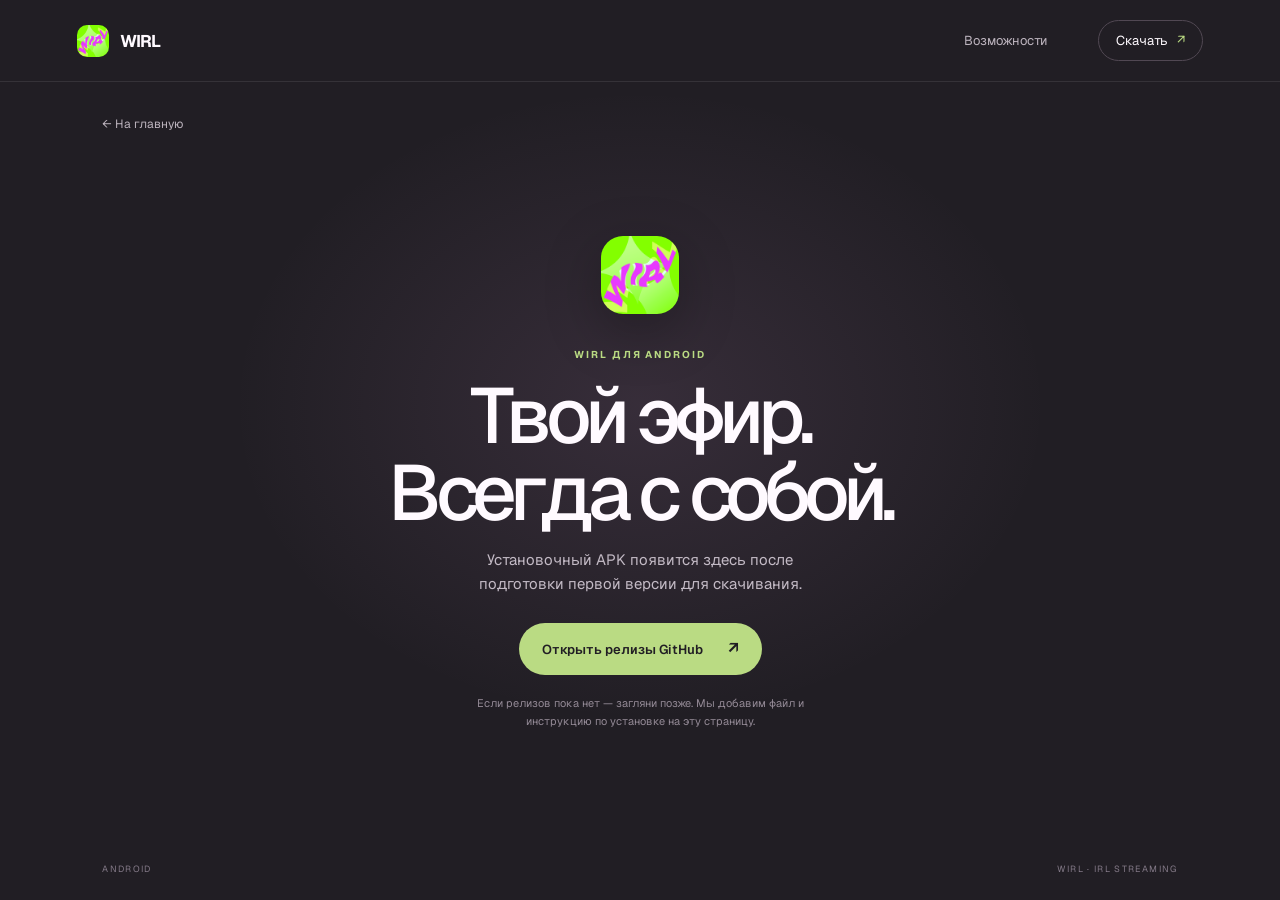
==== download.html @ c655c335 "Build WIRL landing and download pages" ====
<!doctype html>
<html lang="ru">
  <head>
    <meta charset="utf-8" />
    <meta name="viewport" content="width=device-width, initial-scale=1" />
    <meta name="theme-color" content="#211e24" />
    <meta name="description" content="Скачать WIRL для Android." />
    <title>Скачать WIRL</title>
    <link rel="icon" type="image/png" href="assets/wirl-icon.png" />
    <link rel="preconnect" href="https://fonts.googleapis.com" />
    <link rel="preconnect" href="https://fonts.gstatic.com" crossorigin />
    <link href="https://fonts.googleapis.com/css2?family=Geist:wght@400;500;600;700&display=swap" rel="stylesheet" />
    <link rel="stylesheet" href="styles.css" />
  </head>
  <body class="download-page">
    <header class="site-header">
      <a class="brand" href="index.html"><img src="assets/wirl-icon.png" alt="" /><span>WIRL</span></a>
      <nav aria-label="Основная навигация"><a href="index.html#features">Возможности</a><a class="nav-download" href="download.html">Скачать <span aria-hidden="true">↗</span></a></nav>
    </header>
    <main class="download-main">
      <a class="back-link" href="index.html">← На главную</a>
      <section class="download-card">
        <img src="assets/wirl-icon.png" alt="" />
        <p class="eyebrow">WIRL ДЛЯ ANDROID</p>
        <h1>Твой эфир.<br />Всегда с собой.</h1>
        <p class="download-description">Установочный APK появится здесь после подготовки первой версии для скачивания.</p>
        <a class="button button-primary" href="https://github.com/Vaipen/WIRL/releases">Открыть релизы GitHub <span aria-hidden="true">↗</span></a>
        <p class="download-note">Если релизов пока нет — загляни позже. Мы добавим файл и инструкцию по установке на эту страницу.</p>
      </section>
      <div class="download-footnote"><span>ANDROID</span><span>WIRL · IRL STREAMING</span></div>
    </main>
  </body>
</html>
---- styles.css ----
:root {
  color-scheme: dark;
  --ink: #211e24;
  --ink-soft: #2b2630;
  --panel: #302a34;
  --paper: #f2eff1;
  --muted: #bcb3bd;
  --line: #514853;
  --lime: #badb83;
  --lime-dark: #29351d;
  --orchid: #d59bd4;
  --orchid-light: #f1d4ef;
  --white: #fffaff;
  font-family: "Geist", sans-serif;
  font-synthesis: none;
  text-rendering: optimizeLegibility;
  -webkit-font-smoothing: antialiased;
}

* { box-sizing: border-box; }
html { scroll-behavior: smooth; }
body { margin: 0; background: var(--ink); color: var(--white); }
a { color: inherit; text-decoration: none; }
.site-header { height: 82px; display: flex; align-items: center; justify-content: space-between; padding: 0 clamp(22px, 6vw, 92px); border-bottom: 1px solid rgba(255,255,255,.09); }
.brand { display: inline-flex; align-items: center; gap: 11px; font-size: 17px; font-weight: 700; letter-spacing: -.055em; }
.brand img { display: block; width: 32px; height: 32px; border-radius: 10px; }
.site-header nav { display: flex; align-items: center; gap: clamp(20px, 4vw, 54px); color: var(--muted); font-size: 13px; }
.site-header nav a { transition: color .18s ease; }
.site-header nav a:hover, .site-footer a:hover { color: var(--lime); }
.site-header nav .nav-download { color: var(--white); border: 1px solid var(--line); border-radius: 999px; padding: 11px 17px; }
.nav-download span { color: var(--lime); margin-left: 6px; }

.hero { min-height: min(770px, calc(100svh - 82px)); position: relative; overflow: hidden; display: grid; grid-template-columns: minmax(0, 1.1fr) minmax(330px, .9fr); align-items: center; padding: 74px clamp(22px, 9vw, 138px) 90px; background: radial-gradient(ellipse at 79% 48%, rgba(213,155,212,.12), transparent 33%), var(--ink); }
.hero-copy { position: relative; z-index: 2; max-width: 750px; }
.eyebrow { margin: 0; font-size: 10px; letter-spacing: .19em; font-weight: 700; color: var(--lime); text-transform: uppercase; }
.live-dot { display: inline-block; width: 7px; height: 7px; margin-right: 8px; border-radius: 50%; background: var(--orchid); vertical-align: 1px; }
.hero h1 { margin: 26px 0 18px; font-size: clamp(48px, 7.1vw, 102px); line-height: .98; letter-spacing: -.085em; font-weight: 500; }
.hero-subtitle { max-width: 460px; margin: 0; color: #c9c0ca; font-size: clamp(16px, 1.55vw, 20px); line-height: 1.55; }
.compatibility { margin: 20px 0 28px; color: var(--lime); font-size: 12px; letter-spacing: .025em; }
.button { min-height: 52px; display: inline-flex; align-items: center; justify-content: center; gap: 25px; border-radius: 999px; padding: 0 23px; font-size: 13px; font-weight: 600; transition: transform .18s ease, background .18s ease; }
.button:hover { transform: translateY(-2px); }
.button-primary { color: var(--ink); background: var(--lime); }
.button-primary:hover { background: #c8e89a; }
.button span { font-size: 17px; }
.hero-art { position: relative; justify-self: center; width: min(34vw, 440px); aspect-ratio: 1; display: grid; place-items: center; }
.hero-art img { position: relative; z-index: 2; width: 48%; border-radius: 26%; box-shadow: 0 20px 80px rgba(0,0,0,.26); transform: rotate(-5deg); }
.art-glow { position: absolute; width: 58%; aspect-ratio: 1; border-radius: 50%; background: radial-gradient(circle, rgba(186,219,131,.2), rgba(213,155,212,.07) 53%, transparent 72%); }
.art-orbit { position: absolute; border: 1px solid rgba(213,155,212,.32); border-radius: 50%; transform: rotate(-27deg); }
.orbit-one { width: 92%; height: 48%; }
.orbit-two { width: 76%; height: 104%; transform: rotate(28deg); border-color: rgba(186,219,131,.27); }
.art-caption { position: absolute; z-index: 3; right: -5%; bottom: 17%; color: var(--lime); font-size: 9px; font-weight: 700; letter-spacing: .16em; line-height: 1.6; }
.hero-index { position: absolute; left: clamp(22px, 9vw, 138px); right: clamp(22px, 9vw, 138px); bottom: 26px; display: flex; justify-content: space-between; color: #877e89; font-size: 9px; letter-spacing: .16em; }
.hero-index span:first-child { color: var(--orchid); }

.intro { padding: 136px 24px 68px; text-align: center; background: var(--paper); color: var(--ink); }
.intro .eyebrow { color: #77707a; }
.intro h2 { margin: 20px 0 14px; font-size: clamp(42px, 6vw, 74px); line-height: .98; letter-spacing: -.075em; font-weight: 500; }
.intro h2 span { color: #776579; }
.intro > p:last-child { max-width: 490px; margin: 0 auto; color: #726a74; font-size: 15px; line-height: 1.65; }
.feature-grid { display: grid; grid-template-columns: repeat(2, minmax(0, 1fr)); gap: 14px; padding: 18px clamp(18px, 6vw, 92px) 120px; background: var(--paper); color: var(--ink); }
.feature-card { min-height: 420px; position: relative; overflow: hidden; display: flex; flex-direction: column; align-items: flex-start; padding: clamp(23px, 4vw, 48px); border-radius: 5px; background: #e9e4e9; }
.feature-card:nth-child(2) { background: #e6ecd9; }
.feature-card:nth-child(3) { background: #e9dfeb; }
.feature-card:nth-child(4) { background: #e7e4dc; }
.card-top { width: 100%; display: flex; align-items: center; justify-content: space-between; font-size: 9px; font-weight: 700; letter-spacing: .16em; color: #746b76; }
.card-icon { color: #806e82; font-size: 20px; }
.feature-card h3 { position: relative; z-index: 1; margin: auto 0 11px; font-size: clamp(30px, 4.1vw, 48px); line-height: .98; letter-spacing: -.07em; font-weight: 500; }
.feature-card p { position: relative; z-index: 1; max-width: 470px; margin: 0; color: #635a65; font-size: 13px; line-height: 1.62; }
.card-note { position: relative; z-index: 1; margin-top: 22px; color: #77707a; font-size: 8px; font-weight: 700; letter-spacing: .12em; }
.lens-graphic { position: absolute; top: 81px; right: 36px; width: 220px; height: 130px; }
.lens { position: absolute; display: block; border: 1px solid rgba(75,61,79,.3); border-radius: 50%; background: radial-gradient(circle, #d6c8d8 0 18%, #ac9aaf 20% 24%, #e3dce4 27% 52%, #b8adb9 54% 57%, #ded6df 59%); box-shadow: 0 9px 22px rgba(35,25,38,.08); }
.lens-small { width: 68px; height: 68px; left: 0; top: 22px; }
.lens-large { width: 105px; height: 105px; left: 52px; top: 0; }
.lens-wide { width: 75px; height: 75px; left: 139px; top: 28px; }
.platform-list { display: flex; flex-wrap: wrap; gap: 7px; margin-top: 72px; margin-bottom: auto; }
.platform-list span { padding: 9px 13px; border: 1px solid rgba(50,58,40,.23); border-radius: 999px; font-size: 10px; font-weight: 600; }
.overlay-preview { position: absolute; top: 77px; right: 35px; width: 235px; height: 130px; padding: 15px; border: 1px solid rgba(85,69,90,.15); border-radius: 9px; background: rgba(255,255,255,.56); box-shadow: 0 16px 32px rgba(46,35,50,.08); }
.preview-tag { display: block; margin-bottom: 14px; color: #82718a; font-size: 8px; font-weight: 700; letter-spacing: .13em; }
.preview-line { display: block; width: 81%; height: 5px; margin: 8px 0; border-radius: 5px; background: #c7bccb; }
.preview-line.short { width: 55%; }
.preview-alert { position: absolute; right: 12px; bottom: 12px; padding: 7px 10px; border-radius: 5px; background: var(--lime); color: #334324; font-size: 9px; font-weight: 600; }
.signal-graphic { height: 102px; display: flex; align-items: end; gap: 7px; margin-top: 46px; margin-bottom: auto; }
.signal-graphic i { display: block; width: 8px; height: 24%; border-radius: 8px; background: #b9cf91; }
.signal-graphic i:nth-child(3n) { height: 73%; background: #927c9b; }
.signal-graphic i:nth-child(4n) { height: 46%; }
.signal-graphic i:nth-child(5n) { height: 92%; background: #c89bc9; }
.signal-graphic i:nth-child(7n) { height: 58%; }

.closing { overflow: hidden; padding: 100px 0 0; background: var(--ink-soft); }
.closing-copy { padding: 0 clamp(22px, 9vw, 138px) 55px; }
.closing-copy h2 { margin: 19px 0 25px; font-size: clamp(37px, 5.5vw, 68px); line-height: 1; letter-spacing: -.075em; font-weight: 500; }
.button-secondary { border: 1px solid #706776; color: var(--white); }
.button-secondary:hover { background: #3b3440; }
.closing-wordmark { width: 100%; overflow: hidden; text-align: center; white-space: nowrap; font-size: clamp(120px, 29vw, 440px); line-height: .78; letter-spacing: -.105em; font-weight: 700; background: linear-gradient(93deg, var(--lime) 8%, #d9d4a3 36%, var(--orchid) 68%, #bd9be2 94%); color: transparent; background-clip: text; -webkit-background-clip: text; }
.site-footer { display: flex; align-items: center; justify-content: space-between; gap: 20px; padding: 27px clamp(22px, 6vw, 92px); background: var(--ink-soft); border-top: 1px solid rgba(255,255,255,.09); color: #a99fac; font-size: 11px; }
.site-footer .brand { color: var(--white); font-size: 14px; }
.site-footer .brand img { width: 25px; height: 25px; border-radius: 8px; }
.site-footer > a:last-child { color: var(--lime); }

.download-page { min-height: 100svh; background: radial-gradient(ellipse at 50% 45%, rgba(213,155,212,.12), transparent 45%), var(--ink); }
.download-main { min-height: calc(100svh - 82px); display: flex; flex-direction: column; justify-content: space-between; padding: 34px clamp(22px, 8vw, 120px) 25px; }
.back-link { color: var(--muted); font-size: 12px; }
.back-link:hover { color: var(--lime); }
.download-card { width: min(100%, 570px); margin: auto; padding: 30px 0 58px; text-align: center; }
.download-card > img { width: 78px; height: 78px; margin-bottom: 29px; border-radius: 22px; box-shadow: 0 16px 55px rgba(0,0,0,.28); }
.download-card h1 { margin: 17px 0; font-size: clamp(48px, 7vw, 78px); line-height: .98; letter-spacing: -.08em; font-weight: 500; }
.download-description { max-width: 390px; margin: 0 auto 27px; color: #c3bac5; font-size: 15px; line-height: 1.6; }
.download-note { max-width: 390px; margin: 20px auto 0; color: #938995; font-size: 11px; line-height: 1.6; }
.download-footnote { display: flex; justify-content: space-between; color: #847a88; font-size: 9px; letter-spacing: .15em; }

@media (min-width: 1500px) { .hero { padding-right: max(9vw, calc((100vw - 1380px)/2)); padding-left: max(9vw, calc((100vw - 1380px)/2)); } }
@media (max-width: 760px) {
  .site-header { height: 70px; }
  .site-header nav { gap: 15px; font-size: 11px; }
  .hero { min-height: auto; grid-template-columns: 1fr; padding-top: 78px; padding-bottom: 84px; }
  .hero h1 { font-size: clamp(48px, 11vw, 78px); }
  .hero-art { width: min(74vw, 360px); margin: 36px auto 0; }
  .hero-index { bottom: 20px; font-size: 7px; }
  .intro { padding-top: 96px; }
  .feature-grid { grid-template-columns: 1fr; padding-bottom: 80px; }
  .feature-card { min-height: 380px; }
  .closing { padding-top: 75px; }
  .closing-wordmark { font-size: 30vw; }
  .site-footer { flex-wrap: wrap; }
  .site-footer > span { order: 3; width: 100%; }
}
@media (max-width: 430px) {
  .site-header { padding: 0 18px; }
  .site-header nav { gap: 12px; }
  .site-header nav .nav-download { padding: 9px 12px; }
  .feature-card { min-height: 410px; padding: 24px; }
  .lens-graphic { top: 91px; right: 21px; transform: scale(.78); transform-origin: top right; }
  .overlay-preview { top: 85px; right: 20px; transform: scale(.86); transform-origin: top right; }
  .closing-wordmark { font-size: 29vw; }
}
@media (prefers-reduced-motion: reduce) { html { scroll-behavior: auto; } *, *::before, *::after { transition-duration: .01ms !important; } }
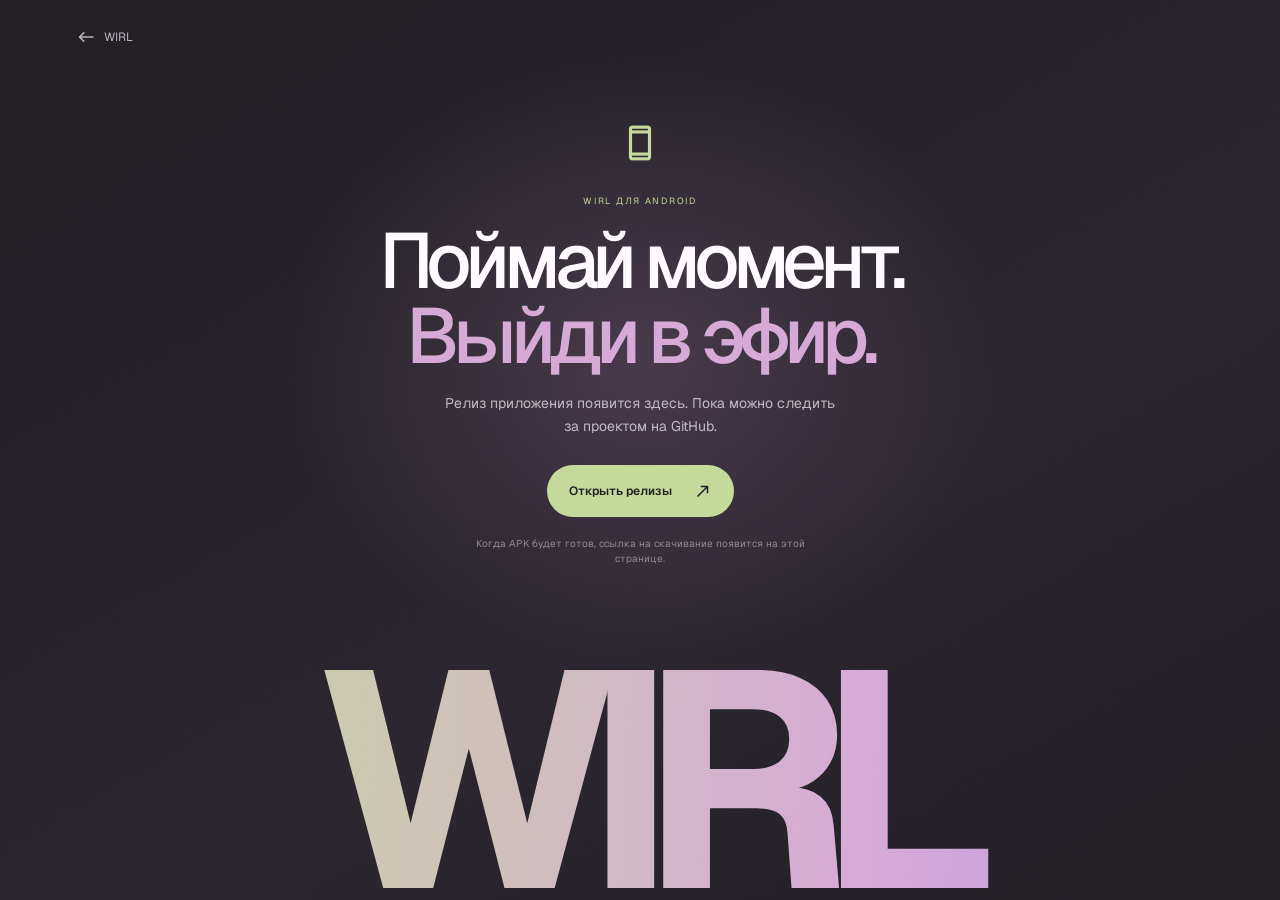
==== commit 31c4d402: "Make WIRL site visual and video-led" ====
--- a/download.html
+++ b/download.html
@@ -9,25 +9,29 @@
     <link rel="icon" type="image/png" href="assets/wirl-icon.png" />
     <link rel="preconnect" href="https://fonts.googleapis.com" />
     <link rel="preconnect" href="https://fonts.gstatic.com" crossorigin />
-    <link href="https://fonts.googleapis.com/css2?family=Geist:wght@400;500;600;700&display=swap" rel="stylesheet" />
+    <link href="https://fonts.googleapis.com/css2?family=Geist:wght@400;500;600;700&family=Material+Symbols+Outlined:opsz,wght,FILL,GRAD@24,400,0,0" rel="stylesheet" />
     <link rel="stylesheet" href="styles.css" />
   </head>
   <body class="download-page">
-    <header class="site-header">
-      <a class="brand" href="index.html"><img src="assets/wirl-icon.png" alt="" /><span>WIRL</span></a>
-      <nav aria-label="Основная навигация"><a href="index.html#features">Возможности</a><a class="nav-download" href="download.html">Скачать <span aria-hidden="true">↗</span></a></nav>
-    </header>
+    <svg class="fx-defs" aria-hidden="true" focusable="false"><defs>
+      <filter id="grainFilter" x="0" y="0" width="100%" height="100%">
+        <feTurbulence type="fractalNoise" baseFrequency=".82" numOctaves="2" stitchTiles="stitch"><animate attributeName="baseFrequency" dur=".22s" values=".76;.92;.81;.88;.76" repeatCount="indefinite" /></feTurbulence>
+        <feColorMatrix type="saturate" values="0" /><feComponentTransfer><feFuncA type="table" tableValues="0 .42" /></feComponentTransfer>
+      </filter>
+    </defs></svg>
+    <div class="download-backdrop" aria-hidden="true"></div>
+    <div class="grain"></div>
     <main class="download-main">
-      <a class="back-link" href="index.html">← На главную</a>
+      <a class="back-link" href="index.html"><span class="material-symbols-outlined" aria-hidden="true">west</span> WIRL</a>
       <section class="download-card">
-        <img src="assets/wirl-icon.png" alt="" />
+        <span class="material-symbols-outlined download-icon" aria-hidden="true">smartphone</span>
         <p class="eyebrow">WIRL ДЛЯ ANDROID</p>
-        <h1>Твой эфир.<br />Всегда с собой.</h1>
-        <p class="download-description">Установочный APK появится здесь после подготовки первой версии для скачивания.</p>
-        <a class="button button-primary" href="https://github.com/Vaipen/WIRL/releases">Открыть релизы GitHub <span aria-hidden="true">↗</span></a>
-        <p class="download-note">Если релизов пока нет — загляни позже. Мы добавим файл и инструкцию по установке на эту страницу.</p>
+        <h1>Поймай момент.<br /><span>Выйди в эфир.</span></h1>
+        <p class="download-description">Релиз приложения появится здесь. Пока можно следить за проектом на GitHub.</p>
+        <a class="button button-primary" href="https://github.com/Vaipen/WIRL/releases">Открыть релизы <span class="material-symbols-outlined" aria-hidden="true">north_east</span></a>
+        <p class="download-note">Когда APK будет готов, ссылка на скачивание появится на этой странице.</p>
       </section>
-      <div class="download-footnote"><span>ANDROID</span><span>WIRL · IRL STREAMING</span></div>
+      <div class="download-wordmark" aria-hidden="true">WIRL</div>
     </main>
   </body>
 </html>
--- a/styles.css
+++ b/styles.css
@@ -2,14 +2,11 @@
   color-scheme: dark;
   --ink: #211e24;
   --ink-soft: #2b2630;
-  --panel: #302a34;
   --paper: #f2eff1;
   --muted: #bcb3bd;
   --line: #514853;
-  --lime: #badb83;
-  --lime-dark: #29351d;
-  --orchid: #d59bd4;
-  --orchid-light: #f1d4ef;
+  --lime: #c5da9a;
+  --orchid: #d7a9d7;
   --white: #fffaff;
   font-family: "Geist", sans-serif;
   font-synthesis: none;
@@ -21,116 +18,111 @@
 html { scroll-behavior: smooth; }
 body { margin: 0; background: var(--ink); color: var(--white); }
 a { color: inherit; text-decoration: none; }
-.site-header { height: 82px; display: flex; align-items: center; justify-content: space-between; padding: 0 clamp(22px, 6vw, 92px); border-bottom: 1px solid rgba(255,255,255,.09); }
-.brand { display: inline-flex; align-items: center; gap: 11px; font-size: 17px; font-weight: 700; letter-spacing: -.055em; }
-.brand img { display: block; width: 32px; height: 32px; border-radius: 10px; }
-.site-header nav { display: flex; align-items: center; gap: clamp(20px, 4vw, 54px); color: var(--muted); font-size: 13px; }
-.site-header nav a { transition: color .18s ease; }
-.site-header nav a:hover, .site-footer a:hover { color: var(--lime); }
-.site-header nav .nav-download { color: var(--white); border: 1px solid var(--line); border-radius: 999px; padding: 11px 17px; }
-.nav-download span { color: var(--lime); margin-left: 6px; }
+.fx-defs { position: absolute; width: 0; height: 0; overflow: hidden; }
+.material-symbols-outlined { font-family: "Material Symbols Outlined"; font-weight: normal; font-style: normal; font-size: 24px; line-height: 1; letter-spacing: normal; text-transform: none; display: inline-block; white-space: nowrap; direction: ltr; -webkit-font-feature-settings: "liga"; -webkit-font-smoothing: antialiased; font-variation-settings: "FILL" 0, "wght" 400, "GRAD" 0, "opsz" 24; }
 
-.hero { min-height: min(770px, calc(100svh - 82px)); position: relative; overflow: hidden; display: grid; grid-template-columns: minmax(0, 1.1fr) minmax(330px, .9fr); align-items: center; padding: 74px clamp(22px, 9vw, 138px) 90px; background: radial-gradient(ellipse at 79% 48%, rgba(213,155,212,.12), transparent 33%), var(--ink); }
-.hero-copy { position: relative; z-index: 2; max-width: 750px; }
-.eyebrow { margin: 0; font-size: 10px; letter-spacing: .19em; font-weight: 700; color: var(--lime); text-transform: uppercase; }
-.live-dot { display: inline-block; width: 7px; height: 7px; margin-right: 8px; border-radius: 50%; background: var(--orchid); vertical-align: 1px; }
-.hero h1 { margin: 26px 0 18px; font-size: clamp(48px, 7.1vw, 102px); line-height: .98; letter-spacing: -.085em; font-weight: 500; }
-.hero-subtitle { max-width: 460px; margin: 0; color: #c9c0ca; font-size: clamp(16px, 1.55vw, 20px); line-height: 1.55; }
-.compatibility { margin: 20px 0 28px; color: var(--lime); font-size: 12px; letter-spacing: .025em; }
-.button { min-height: 52px; display: inline-flex; align-items: center; justify-content: center; gap: 25px; border-radius: 999px; padding: 0 23px; font-size: 13px; font-weight: 600; transition: transform .18s ease, background .18s ease; }
-.button:hover { transform: translateY(-2px); }
-.button-primary { color: var(--ink); background: var(--lime); }
-.button-primary:hover { background: #c8e89a; }
-.button span { font-size: 17px; }
-.hero-art { position: relative; justify-self: center; width: min(34vw, 440px); aspect-ratio: 1; display: grid; place-items: center; }
-.hero-art img { position: relative; z-index: 2; width: 48%; border-radius: 26%; box-shadow: 0 20px 80px rgba(0,0,0,.26); transform: rotate(-5deg); }
-.art-glow { position: absolute; width: 58%; aspect-ratio: 1; border-radius: 50%; background: radial-gradient(circle, rgba(186,219,131,.2), rgba(213,155,212,.07) 53%, transparent 72%); }
-.art-orbit { position: absolute; border: 1px solid rgba(213,155,212,.32); border-radius: 50%; transform: rotate(-27deg); }
-.orbit-one { width: 92%; height: 48%; }
-.orbit-two { width: 76%; height: 104%; transform: rotate(28deg); border-color: rgba(186,219,131,.27); }
-.art-caption { position: absolute; z-index: 3; right: -5%; bottom: 17%; color: var(--lime); font-size: 9px; font-weight: 700; letter-spacing: .16em; line-height: 1.6; }
-.hero-index { position: absolute; left: clamp(22px, 9vw, 138px); right: clamp(22px, 9vw, 138px); bottom: 26px; display: flex; justify-content: space-between; color: #877e89; font-size: 9px; letter-spacing: .16em; }
-.hero-index span:first-child { color: var(--orchid); }
+/* Immersive title, built around the supplied 4.15 second title clip. */
+.title-screen { position: relative; isolation: isolate; min-height: 100svh; overflow: hidden; display: flex; align-items: center; justify-content: center; background: #1e1d1d; }
+.title-video, .title-tint, .grain { position: absolute; inset: 0; width: 100%; height: 100%; }
+.title-video { z-index: -3; object-fit: cover; object-position: center; }
+.title-tint { z-index: -2; background: linear-gradient(180deg, rgba(24,20,25,.38), rgba(20,17,22,.1) 42%, rgba(19,17,21,.58)), radial-gradient(ellipse at center, transparent 25%, rgba(24,20,26,.22) 100%); }
+.grain { z-index: 3; pointer-events: none; opacity: .19; mix-blend-mode: soft-light; filter: url(#grainFilter); }
+.title-topline { position: absolute; top: clamp(24px, 5vh, 52px); left: clamp(24px, 6vw, 92px); z-index: 4; display: flex; align-items: center; gap: 11px; color: var(--lime); font-size: 10px; font-weight: 700; letter-spacing: .21em; }
+.live-dot { width: 7px; height: 7px; border-radius: 50%; background: var(--orchid); box-shadow: 0 0 14px rgba(215,169,215,.8); }
+.title-mark { position: absolute; inset: 50% auto auto 50%; width: min(96vw, 1500px); height: auto; overflow: visible; transform: translate(-50%, -50%); }
+.title-mark text { font-family: "Geist", sans-serif; font-size: 370px; font-weight: 700; letter-spacing: -36px; }
+.mark-halo { fill: none; stroke: url(#outlineLight); stroke-width: 4.4; stroke-linejoin: round; opacity: .66; filter: url(#burstGlow); }
+.mark-outline { fill: none; stroke: url(#outlineLight); stroke-width: 3.1; stroke-linejoin: round; opacity: .92; filter: url(#textWarp); }
+.title-bottomline { position: absolute; left: clamp(24px, 6vw, 92px); right: clamp(24px, 6vw, 92px); bottom: clamp(28px, 6vh, 60px); z-index: 4; display: flex; align-items: end; justify-content: space-between; }
+.title-bottomline p { margin: 0; color: var(--white); font-size: clamp(23px, 4.2vw, 54px); line-height: 1.02; font-weight: 500; letter-spacing: -.065em; text-shadow: 0 2px 24px rgba(0,0,0,.45); }
+.mobile-break { display: none; }
+.icon-button { width: 58px; height: 58px; display: grid; place-items: center; border: 1px solid rgba(255,255,255,.65); border-radius: 50%; color: var(--white); backdrop-filter: blur(12px); transition: color .2s, background .2s, transform .2s; }
+.icon-button:hover { color: var(--ink); background: var(--lime); transform: translateY(-3px); }
+.icon-button .material-symbols-outlined { font-size: 25px; }
+.scroll-hint { position: absolute; z-index: 4; left: 50%; bottom: 36px; display: flex; align-items: center; gap: 7px; transform: translateX(-50%); color: rgba(255,255,255,.64); font-size: 8px; font-weight: 600; letter-spacing: .17em; }
+.scroll-hint .material-symbols-outlined { font-size: 14px; }
 
-.intro { padding: 136px 24px 68px; text-align: center; background: var(--paper); color: var(--ink); }
-.intro .eyebrow { color: #77707a; }
-.intro h2 { margin: 20px 0 14px; font-size: clamp(42px, 6vw, 74px); line-height: .98; letter-spacing: -.075em; font-weight: 500; }
-.intro h2 span { color: #776579; }
-.intro > p:last-child { max-width: 490px; margin: 0 auto; color: #726a74; font-size: 15px; line-height: 1.65; }
-.feature-grid { display: grid; grid-template-columns: repeat(2, minmax(0, 1fr)); gap: 14px; padding: 18px clamp(18px, 6vw, 92px) 120px; background: var(--paper); color: var(--ink); }
-.feature-card { min-height: 420px; position: relative; overflow: hidden; display: flex; flex-direction: column; align-items: flex-start; padding: clamp(23px, 4vw, 48px); border-radius: 5px; background: #e9e4e9; }
-.feature-card:nth-child(2) { background: #e6ecd9; }
-.feature-card:nth-child(3) { background: #e9dfeb; }
-.feature-card:nth-child(4) { background: #e7e4dc; }
-.card-top { width: 100%; display: flex; align-items: center; justify-content: space-between; font-size: 9px; font-weight: 700; letter-spacing: .16em; color: #746b76; }
-.card-icon { color: #806e82; font-size: 20px; }
-.feature-card h3 { position: relative; z-index: 1; margin: auto 0 11px; font-size: clamp(30px, 4.1vw, 48px); line-height: .98; letter-spacing: -.07em; font-weight: 500; }
-.feature-card p { position: relative; z-index: 1; max-width: 470px; margin: 0; color: #635a65; font-size: 13px; line-height: 1.62; }
-.card-note { position: relative; z-index: 1; margin-top: 22px; color: #77707a; font-size: 8px; font-weight: 700; letter-spacing: .12em; }
-.lens-graphic { position: absolute; top: 81px; right: 36px; width: 220px; height: 130px; }
+/* Expressive feature field: broad color planes and small amounts of copy. */
+.features { padding: clamp(55px, 8vw, 120px) clamp(16px, 3.8vw, 58px) clamp(70px, 9vw, 128px); background: var(--paper); color: var(--ink); }
+.feature-grid { display: grid; grid-template-columns: repeat(2, minmax(0, 1fr)); gap: 14px; }
+.feature-card { min-height: clamp(365px, 31vw, 470px); position: relative; overflow: hidden; display: flex; flex-direction: column; align-items: flex-start; padding: clamp(24px, 3.2vw, 48px); border-radius: 6px; }
+.feature-camera { background: #e8e2e9; }
+.feature-live { background: #e6ecd9; }
+.feature-overlay { background: #e9dfeb; }
+.feature-control { background: #e7e4dc; }
+.card-top { width: 100%; display: flex; align-items: center; justify-content: space-between; color: #746b76; font-size: 9px; font-weight: 700; letter-spacing: .17em; }
+.card-icon { color: #88778d; font-size: 20px; }
+.feature-card h2 { position: relative; z-index: 1; margin: auto 0 10px; font-size: clamp(34px, 4vw, 57px); line-height: .98; letter-spacing: -.075em; font-weight: 500; }
+.feature-card p { position: relative; z-index: 1; max-width: 510px; margin: 0; color: #635a65; font-size: 13px; line-height: 1.6; }
+.lens-graphic { position: absolute; top: 77px; right: 35px; width: 220px; height: 130px; }
 .lens { position: absolute; display: block; border: 1px solid rgba(75,61,79,.3); border-radius: 50%; background: radial-gradient(circle, #d6c8d8 0 18%, #ac9aaf 20% 24%, #e3dce4 27% 52%, #b8adb9 54% 57%, #ded6df 59%); box-shadow: 0 9px 22px rgba(35,25,38,.08); }
 .lens-small { width: 68px; height: 68px; left: 0; top: 22px; }
 .lens-large { width: 105px; height: 105px; left: 52px; top: 0; }
 .lens-wide { width: 75px; height: 75px; left: 139px; top: 28px; }
-.platform-list { display: flex; flex-wrap: wrap; gap: 7px; margin-top: 72px; margin-bottom: auto; }
+.platform-list { display: flex; flex-wrap: wrap; gap: 7px; margin-top: auto; margin-bottom: 25px; }
 .platform-list span { padding: 9px 13px; border: 1px solid rgba(50,58,40,.23); border-radius: 999px; font-size: 10px; font-weight: 600; }
 .overlay-preview { position: absolute; top: 77px; right: 35px; width: 235px; height: 130px; padding: 15px; border: 1px solid rgba(85,69,90,.15); border-radius: 9px; background: rgba(255,255,255,.56); box-shadow: 0 16px 32px rgba(46,35,50,.08); }
 .preview-tag { display: block; margin-bottom: 14px; color: #82718a; font-size: 8px; font-weight: 700; letter-spacing: .13em; }
 .preview-line { display: block; width: 81%; height: 5px; margin: 8px 0; border-radius: 5px; background: #c7bccb; }
 .preview-line.short { width: 55%; }
 .preview-alert { position: absolute; right: 12px; bottom: 12px; padding: 7px 10px; border-radius: 5px; background: var(--lime); color: #334324; font-size: 9px; font-weight: 600; }
-.signal-graphic { height: 102px; display: flex; align-items: end; gap: 7px; margin-top: 46px; margin-bottom: auto; }
+.signal-graphic { height: 102px; display: flex; align-items: end; gap: 7px; margin-top: auto; margin-bottom: 20px; }
 .signal-graphic i { display: block; width: 8px; height: 24%; border-radius: 8px; background: #b9cf91; }
 .signal-graphic i:nth-child(3n) { height: 73%; background: #927c9b; }
 .signal-graphic i:nth-child(4n) { height: 46%; }
 .signal-graphic i:nth-child(5n) { height: 92%; background: #c89bc9; }
 .signal-graphic i:nth-child(7n) { height: 58%; }
+.download-callout { display: flex; align-items: center; justify-content: space-between; padding: 27px clamp(22px, 6vw, 92px); background: #dbe5cb; color: #3a4330; font-size: 10px; font-weight: 700; letter-spacing: .14em; }
+.download-callout .material-symbols-outlined { font-size: 22px; }
+.download-callout:hover { background: #cfdeb9; }
+.closing-wordmark { width: 100%; overflow: hidden; padding: 1.5vw 0 0; background: var(--ink); text-align: center; white-space: nowrap; }
+.closing-wordmark span { display: block; width: 100%; font-size: clamp(84px, 28.5vw, 440px); line-height: .78; letter-spacing: -.105em; font-weight: 700; background: linear-gradient(93deg, var(--lime) 8%, #d9d4a3 36%, var(--orchid) 68%, #bd9be2 94%); color: transparent; background-clip: text; -webkit-background-clip: text; }
 
-.closing { overflow: hidden; padding: 100px 0 0; background: var(--ink-soft); }
-.closing-copy { padding: 0 clamp(22px, 9vw, 138px) 55px; }
-.closing-copy h2 { margin: 19px 0 25px; font-size: clamp(37px, 5.5vw, 68px); line-height: 1; letter-spacing: -.075em; font-weight: 500; }
-.button-secondary { border: 1px solid #706776; color: var(--white); }
-.button-secondary:hover { background: #3b3440; }
-.closing-wordmark { width: 100%; overflow: hidden; text-align: center; white-space: nowrap; font-size: clamp(120px, 29vw, 440px); line-height: .78; letter-spacing: -.105em; font-weight: 700; background: linear-gradient(93deg, var(--lime) 8%, #d9d4a3 36%, var(--orchid) 68%, #bd9be2 94%); color: transparent; background-clip: text; -webkit-background-clip: text; }
-.site-footer { display: flex; align-items: center; justify-content: space-between; gap: 20px; padding: 27px clamp(22px, 6vw, 92px); background: var(--ink-soft); border-top: 1px solid rgba(255,255,255,.09); color: #a99fac; font-size: 11px; }
-.site-footer .brand { color: var(--white); font-size: 14px; }
-.site-footer .brand img { width: 25px; height: 25px; border-radius: 8px; }
-.site-footer > a:last-child { color: var(--lime); }
+/* The download destination uses the same visual language without a second navbar/footer. */
+.download-page { min-height: 100svh; overflow: hidden; background: var(--ink); }
+.download-backdrop { position: fixed; inset: 0; background: radial-gradient(ellipse at 50% 40%, rgba(213,155,212,.18), transparent 40%), linear-gradient(150deg, #211e24, #2a252e 60%, #211e24); }
+.download-main { min-height: 100svh; position: relative; display: flex; flex-direction: column; justify-content: space-between; padding: 28px clamp(22px, 6vw, 92px) 0; }
+.back-link { z-index: 4; display: inline-flex; align-items: center; gap: 9px; align-self: flex-start; color: var(--muted); font-size: 12px; }
+.back-link .material-symbols-outlined { font-size: 18px; }
+.back-link:hover { color: var(--lime); }
+.download-card { position: relative; z-index: 4; width: min(100%, 570px); margin: auto; padding: 35px 0 50px; text-align: center; }
+.download-icon { margin-bottom: 24px; color: var(--lime); font-size: 38px; }
+.download-card .eyebrow { margin-bottom: 17px; color: var(--lime); font-size: 9px; letter-spacing: .19em; }
+.download-card h1 { margin: 0 0 18px; font-size: clamp(48px, 7vw, 78px); line-height: .96; letter-spacing: -.08em; font-weight: 500; }
+.download-card h1 span { color: var(--orchid); }
+.download-description { max-width: 390px; margin: 0 auto 28px; color: #c3bac5; font-size: 14px; line-height: 1.6; }
+.button { min-height: 52px; display: inline-flex; align-items: center; justify-content: center; gap: 22px; border-radius: 999px; padding: 0 22px; font-size: 12px; font-weight: 600; transition: transform .18s ease, background .18s ease; }
+.button:hover { transform: translateY(-2px); }
+.button-primary { color: var(--ink); background: var(--lime); }
+.button-primary:hover { background: #d1e4b0; }
+.button .material-symbols-outlined { font-size: 18px; }
+.download-note { max-width: 380px; margin: 19px auto 0; color: #938995; font-size: 10px; line-height: 1.55; }
+.download-wordmark { position: relative; z-index: 2; width: 100%; overflow: hidden; text-align: center; white-space: nowrap; font-size: clamp(86px, 24vw, 350px); line-height: .78; letter-spacing: -.105em; font-weight: 700; background: linear-gradient(93deg, var(--lime), var(--orchid) 70%, #bd9be2); color: transparent; background-clip: text; -webkit-background-clip: text; }
 
-.download-page { min-height: 100svh; background: radial-gradient(ellipse at 50% 45%, rgba(213,155,212,.12), transparent 45%), var(--ink); }
-.download-main { min-height: calc(100svh - 82px); display: flex; flex-direction: column; justify-content: space-between; padding: 34px clamp(22px, 8vw, 120px) 25px; }
-.back-link { color: var(--muted); font-size: 12px; }
-.back-link:hover { color: var(--lime); }
-.download-card { width: min(100%, 570px); margin: auto; padding: 30px 0 58px; text-align: center; }
-.download-card > img { width: 78px; height: 78px; margin-bottom: 29px; border-radius: 22px; box-shadow: 0 16px 55px rgba(0,0,0,.28); }
-.download-card h1 { margin: 17px 0; font-size: clamp(48px, 7vw, 78px); line-height: .98; letter-spacing: -.08em; font-weight: 500; }
-.download-description { max-width: 390px; margin: 0 auto 27px; color: #c3bac5; font-size: 15px; line-height: 1.6; }
-.download-note { max-width: 390px; margin: 20px auto 0; color: #938995; font-size: 11px; line-height: 1.6; }
-.download-footnote { display: flex; justify-content: space-between; color: #847a88; font-size: 9px; letter-spacing: .15em; }
+@media (max-width: 760px) {
+  .title-video { object-position: 55% center; }
+  .title-mark { width: 118vw; }
+  .title-mark text { font-size: 360px; letter-spacing: -34px; }
+  .title-topline { top: 25px; left: 22px; font-size: 8px; letter-spacing: .15em; }
+  .title-bottomline { left: 22px; right: 22px; bottom: 64px; }
+  .title-bottomline p { font-size: clamp(30px, 8vw, 44px); }
+  .mobile-break { display: initial; }
+  .icon-button { width: 48px; height: 48px; }
+  .scroll-hint { bottom: 20px; }
+  .feature-grid { grid-template-columns: 1fr; gap: 10px; }
+  .feature-card { min-height: 390px; padding: 26px; }
+  .feature-card h2 { font-size: clamp(38px, 10vw, 52px); }
+  .lens-graphic { top: 78px; right: 25px; transform: scale(.85); transform-origin: top right; }
+  .overlay-preview { top: 80px; right: 25px; transform: scale(.88); transform-origin: top right; }
+  .platform-list, .signal-graphic { margin-top: auto; }
+  .closing-wordmark span { font-size: 29vw; }
+  .download-main { padding: 22px 22px 0; }
+  .download-card h1 { font-size: clamp(47px, 13vw, 66px); }
+  .download-wordmark { font-size: 28vw; }
+}
 
-@media (min-width: 1500px) { .hero { padding-right: max(9vw, calc((100vw - 1380px)/2)); padding-left: max(9vw, calc((100vw - 1380px)/2)); } }
-@media (max-width: 760px) {
-  .site-header { height: 70px; }
-  .site-header nav { gap: 15px; font-size: 11px; }
-  .hero { min-height: auto; grid-template-columns: 1fr; padding-top: 78px; padding-bottom: 84px; }
-  .hero h1 { font-size: clamp(48px, 11vw, 78px); }
-  .hero-art { width: min(74vw, 360px); margin: 36px auto 0; }
-  .hero-index { bottom: 20px; font-size: 7px; }
-  .intro { padding-top: 96px; }
-  .feature-grid { grid-template-columns: 1fr; padding-bottom: 80px; }
-  .feature-card { min-height: 380px; }
-  .closing { padding-top: 75px; }
-  .closing-wordmark { font-size: 30vw; }
-  .site-footer { flex-wrap: wrap; }
-  .site-footer > span { order: 3; width: 100%; }
+@media (prefers-reduced-motion: reduce) {
+  html { scroll-behavior: auto; }
+  .grain feTurbulence animate, .mark-outline { animation: none; }
+  *, *::before, *::after { transition-duration: .01ms !important; }
 }
-@media (max-width: 430px) {
-  .site-header { padding: 0 18px; }
-  .site-header nav { gap: 12px; }
-  .site-header nav .nav-download { padding: 9px 12px; }
-  .feature-card { min-height: 410px; padding: 24px; }
-  .lens-graphic { top: 91px; right: 21px; transform: scale(.78); transform-origin: top right; }
-  .overlay-preview { top: 85px; right: 20px; transform: scale(.86); transform-origin: top right; }
-  .closing-wordmark { font-size: 29vw; }
-}
-@media (prefers-reduced-motion: reduce) { html { scroll-behavior: auto; } *, *::before, *::after { transition-duration: .01ms !important; } }
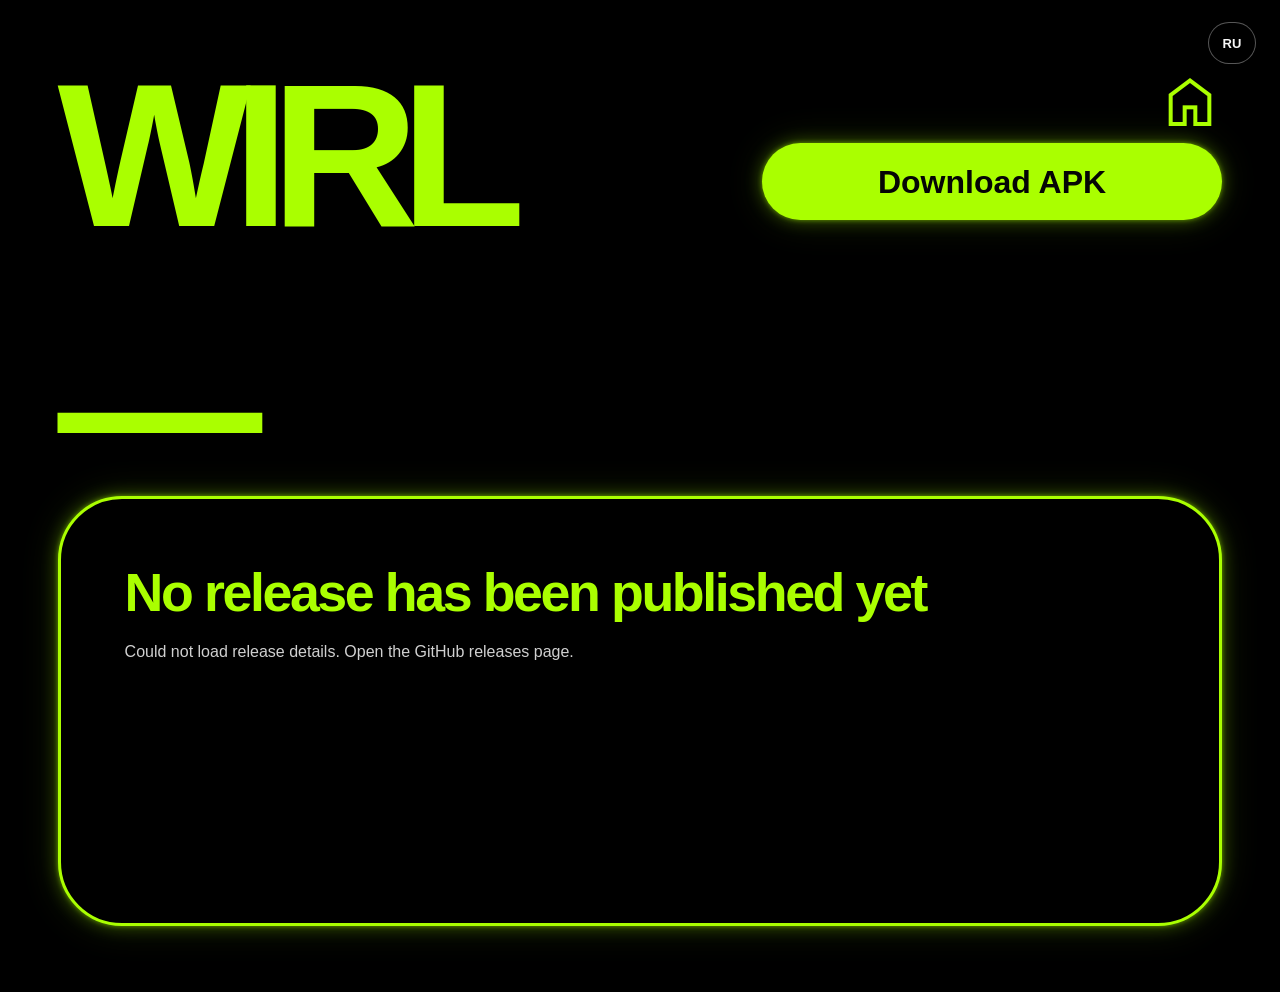
==== commit e8512227: "Rebuild WIRL site from new reference design" ====
--- a/download.html
+++ b/download.html
@@ -3,35 +3,28 @@
   <head>
     <meta charset="utf-8" />
     <meta name="viewport" content="width=device-width, initial-scale=1" />
-    <meta name="theme-color" content="#211e24" />
-    <meta name="description" content="Скачать WIRL для Android." />
-    <title>Скачать WIRL</title>
-    <link rel="icon" type="image/png" href="assets/wirl-icon.png" />
+    <meta name="theme-color" content="#000000" />
+    <meta name="description" content="Скачать последнюю версию WIRL для Android." />
+    <title>WIRL — Download</title>
     <link rel="preconnect" href="https://fonts.googleapis.com" />
     <link rel="preconnect" href="https://fonts.gstatic.com" crossorigin />
-    <link href="https://fonts.googleapis.com/css2?family=Geist:wght@400;500;600;700&family=Material+Symbols+Outlined:opsz,wght,FILL,GRAD@24,400,0,0" rel="stylesheet" />
+    <link href="https://fonts.googleapis.com/css2?family=Google+Sans+Flex:opsz,wght@6..96,400..700&family=Material+Symbols+Outlined:opsz,wght,FILL,GRAD@24,400,0,0&display=swap" rel="stylesheet" />
     <link rel="stylesheet" href="styles.css" />
   </head>
-  <body class="download-page">
-    <svg class="fx-defs" aria-hidden="true" focusable="false"><defs>
-      <filter id="grainFilter" x="0" y="0" width="100%" height="100%">
-        <feTurbulence type="fractalNoise" baseFrequency=".82" numOctaves="2" stitchTiles="stitch"><animate attributeName="baseFrequency" dur=".22s" values=".76;.92;.81;.88;.76" repeatCount="indefinite" /></feTurbulence>
-        <feColorMatrix type="saturate" values="0" /><feComponentTransfer><feFuncA type="table" tableValues="0 .42" /></feComponentTransfer>
-      </filter>
-    </defs></svg>
-    <div class="download-backdrop" aria-hidden="true"></div>
-    <div class="grain"></div>
-    <main class="download-main">
-      <a class="back-link" href="index.html"><span class="material-symbols-outlined" aria-hidden="true">west</span> WIRL</a>
-      <section class="download-card">
-        <span class="material-symbols-outlined download-icon" aria-hidden="true">smartphone</span>
-        <p class="eyebrow">WIRL ДЛЯ ANDROID</p>
-        <h1>Поймай момент.<br /><span>Выйди в эфир.</span></h1>
-        <p class="download-description">Релиз приложения появится здесь. Пока можно следить за проектом на GitHub.</p>
-        <a class="button button-primary" href="https://github.com/Vaipen/WIRL/releases">Открыть релизы <span class="material-symbols-outlined" aria-hidden="true">north_east</span></a>
-        <p class="download-note">Когда APK будет готов, ссылка на скачивание появится на этой странице.</p>
+  <body class="release-page">
+    <main class="release-layout">
+      <div class="release-heading">
+        <h1><span>WIRL</span><span id="release-version">—</span></h1>
+        <a class="home-button" href="index.html" data-i18n-aria="home" aria-label="На главную"><span class="material-symbols-outlined" aria-hidden="true">home</span></a>
+        <a id="download-apk" class="download-button release-download glow-green" href="https://github.com/Vaipen/WIRL/releases" data-i18n="downloadApk">Загрузить apk</a>
+      </div>
+      <section class="release-notes glow-green" aria-live="polite">
+        <h2 id="release-title" data-i18n="releaseLoading">Загружаю последний релиз…</h2>
+        <div id="release-description" class="release-description"></div>
+        <p id="release-error" class="release-error" hidden></p>
       </section>
-      <div class="download-wordmark" aria-hidden="true">WIRL</div>
+      <button class="language-toggle" type="button" aria-label="Change language">EN</button>
     </main>
+    <script src="site.js"></script>
   </body>
 </html>
--- a/styles.css
+++ b/styles.css
@@ -1,128 +1,71 @@
-:root {
-  color-scheme: dark;
-  --ink: #211e24;
-  --ink-soft: #2b2630;
-  --paper: #f2eff1;
-  --muted: #bcb3bd;
-  --line: #514853;
-  --lime: #c5da9a;
-  --orchid: #d7a9d7;
-  --white: #fffaff;
-  font-family: "Geist", sans-serif;
-  font-synthesis: none;
-  text-rendering: optimizeLegibility;
-  -webkit-font-smoothing: antialiased;
+:root { color-scheme: dark; --black:#000; --lime:#aaff00; --purple:#c400ff; --red:#ec1735; --white:#f8f8f8; font-family:"Google Sans Flex","Google Sans",Arial,sans-serif; font-synthesis:none; text-rendering:optimizeLegibility; -webkit-font-smoothing:antialiased; }
+* { box-sizing:border-box; }
+html { background:var(--black); scroll-behavior:smooth; }
+body { margin:0; min-width:320px; background:var(--black); color:var(--white); }
+a { color:inherit; text-decoration:none; }
+.hero { min-height:100svh; position:relative; display:flex; flex-direction:column; align-items:center; justify-content:flex-start; overflow:hidden; padding:clamp(28px,5vh,62px) 22px 40px; }
+.hero-title { width:min(95vw,1500px); margin:0 auto clamp(80px,17vh,205px); filter:drop-shadow(0 0 9px rgba(170,255,0,.3)); }
+.hero-title svg { display:block; width:100%; overflow:visible; }
+.hero-title text { fill:url(#wirlGradient); stroke:#baff12; stroke-width:2.5px; paint-order:stroke fill; font-family:"Geist",sans-serif; font-size:300px; font-weight:600; letter-spacing:-23px; filter:drop-shadow(0 0 2px rgba(200,255,80,.5)); }
+.download-button { display:flex; align-items:center; justify-content:center; border:0; border-radius:999px; background:var(--lime); color:#050505; font-size:clamp(22px,3.2vw,42px); font-weight:600; line-height:1; text-align:center; box-shadow:0 0 17px rgba(170,255,0,.3),0 0 38px rgba(170,255,0,.19),0 0 72px rgba(170,255,0,.1); transition:filter .18s,transform .18s; }
+.download-button:hover { filter:brightness(1.08); transform:translateY(-2px); }
+.hero .download-button { width:min(55vw,1030px); min-width:260px; min-height:clamp(76px,11vw,205px); }
+.hero-scroll { position:absolute; bottom:25px; color:#737373; font-size:22px; }
+.showcase { display:flex; flex-direction:column; gap:clamp(100px,14vw,245px); padding:clamp(40px,8vw,130px) clamp(22px,5.4vw,104px) clamp(120px,18vw,300px); }
+.showcase-row { display:grid; grid-template-columns:minmax(0,1fr) minmax(0,1fr); align-items:center; gap:clamp(30px,6vw,112px); }
+.row-right .video-frame { grid-column:1; grid-row:1; }
+.row-right h2 { grid-column:2; grid-row:1; }
+.row-left h2 { grid-column:1; grid-row:1; }
+.row-left .video-frame { grid-column:2; grid-row:1; }
+.showcase h2 { margin:0; max-width:720px; font-size:clamp(34px,5.8vw,90px); line-height:1.06; font-weight:600; letter-spacing:-.055em; }
+.video-frame { position:relative; aspect-ratio:1.5; overflow:hidden; border-radius:clamp(28px,5vw,80px); background:#030303; isolation:isolate; }
+.video-frame::after { content:""; position:absolute; inset:0; z-index:-1; border-radius:inherit; box-shadow:inset 0 0 0 1px rgba(255,255,255,.04); }
+.glow-green { box-shadow:0 0 5px rgba(170,255,0,.5),0 0 18px rgba(170,255,0,.3),0 0 38px rgba(170,255,0,.13); }
+.glow-purple { box-shadow:0 0 5px rgba(196,0,255,.55),0 0 18px rgba(196,0,255,.3),0 0 40px rgba(196,0,255,.15); }
+.glow-red { box-shadow:0 0 5px rgba(236,23,53,.5),0 0 18px rgba(236,23,53,.28),0 0 38px rgba(236,23,53,.13); }
+.feature-video { position:absolute; inset:0; z-index:1; width:100%; height:100%; object-fit:cover; background:transparent; }
+.feature-video:not([data-loaded="true"]) { visibility:hidden; }
+.video-placeholder { position:absolute; inset:0; display:grid; place-items:center; color:#414141; font-size:clamp(12px,1.3vw,18px); letter-spacing:.04em; }
+.feature-video[data-loaded="true"] + .video-placeholder { display:none; }
+.bottom-wordmark { width:100%; overflow:hidden; padding-top:1vw; white-space:nowrap; text-align:center; }
+.bottom-wordmark span { display:block; width:100%; color:var(--purple); font-size:clamp(130px,35.4vw,680px); line-height:.75; font-weight:700; letter-spacing:-.12em; text-shadow:0 0 16px rgba(196,0,255,.12); }
+.language-toggle { position:fixed; z-index:20; top:22px; right:24px; min-width:48px; min-height:42px; border:1px solid rgba(255,255,255,.34); border-radius:999px; background:rgba(0,0,0,.45); color:var(--white); font:600 13px "Google Sans Flex",Arial,sans-serif; cursor:pointer; backdrop-filter:blur(10px); }
+.language-toggle:hover { border-color:var(--lime); color:var(--lime); }
+
+/* Release page */
+.release-page { min-height:100svh; }
+.release-layout { min-height:100svh; display:flex; flex-direction:column; padding:clamp(35px,5.2vw,82px) clamp(24px,4.5vw,86px); }
+.release-heading { position:relative; display:grid; grid-template-columns:1fr auto; align-items:start; gap:20px; }
+.release-heading h1 { display:flex; align-items:baseline; flex-wrap:wrap; gap:clamp(25px,6vw,110px); margin:0; color:var(--lime); font-size:clamp(70px,16vw,300px); line-height:.86; font-weight:700; letter-spacing:-.09em; }
+.release-heading h1 span:last-child { white-space:nowrap; }
+.home-button { position:absolute; top:6px; right:0; display:grid; place-items:center; width:clamp(48px,5vw,84px); height:clamp(48px,5vw,84px); color:var(--lime); font-size:clamp(40px,5vw,76px); line-height:1; }
+.home-button span { transform:translateY(-3px); font-size:inherit; }
+.material-symbols-outlined { font-family:"Material Symbols Outlined"; font-weight:normal; font-style:normal; line-height:1; letter-spacing:normal; text-transform:none; display:inline-block; white-space:nowrap; direction:ltr; -webkit-font-feature-settings:"liga"; -webkit-font-smoothing:antialiased; font-variation-settings:"FILL" 0,"wght" 400,"GRAD" 0,"opsz" 48; }
+.release-download { width:min(36vw,545px); min-width:235px; min-height:clamp(67px,6vw,110px); margin:clamp(38px,6vw,95px) 0 clamp(45px,5vw,78px) 8px; font-size:clamp(22px,2.5vw,38px); }
+.release-notes { flex:1 0 auto; min-height:430px; padding:clamp(28px,5vw,90px); border:3px solid var(--lime); border-radius:clamp(30px,5vw,82px); background:#000; color:var(--lime); }
+.release-notes h2 { margin:0 0 22px; font-size:clamp(29px,4.2vw,64px); line-height:1.08; font-weight:600; letter-spacing:-.045em; }
+.release-description { font-size:clamp(20px,3.1vw,46px); line-height:1.35; font-weight:500; white-space:pre-wrap; overflow-wrap:anywhere; }
+.release-description p { margin:.2em 0 .7em; }
+.release-description ul,.release-description ol { padding-left:1.15em; }
+.release-description a { text-decoration:underline; text-underline-offset:.12em; }
+.release-error { color:#d0d0d0; font-size:16px; }
+.release-download.is-disabled { opacity:.55; pointer-events:none; }
+@media(max-width:700px) {
+  .hero-title { width:110vw; margin-top:7vh; margin-bottom:20vh; }
+  .hero-title text { font-size:300px; letter-spacing:-25px; }
+  .hero .download-button { width:min(84vw,560px); }
+  .showcase { gap:110px; padding:60px 20px 130px; }
+  .showcase-row { grid-template-columns:1fr; gap:22px; }
+  .row-right .video-frame,.row-left .video-frame,.row-right h2,.row-left h2 { grid-column:1; grid-row:auto; }
+  .row-left .video-frame { order:2; }
+  .row-left h2 { order:1; }
+  .showcase h2 { font-size:clamp(32px,9vw,54px); }
+  .video-frame { aspect-ratio:1.25; border-radius:36px; }
+  .bottom-wordmark span { font-size:34vw; }
+  .language-toggle { top:14px; right:14px; }
+  .release-layout { padding:36px 18px 22px; }
+  .release-heading h1 { padding-top:34px; font-size:clamp(64px,18vw,120px); gap:22px; }
+  .home-button { top:0; }
+  .release-download { width:74vw; margin:44px 0 44px 4px; }
+  .release-notes { min-height:55vh; padding:28px 22px; border-width:2px; border-radius:34px; }
 }
-
-* { box-sizing: border-box; }
-html { scroll-behavior: smooth; }
-body { margin: 0; background: var(--ink); color: var(--white); }
-a { color: inherit; text-decoration: none; }
-.fx-defs { position: absolute; width: 0; height: 0; overflow: hidden; }
-.material-symbols-outlined { font-family: "Material Symbols Outlined"; font-weight: normal; font-style: normal; font-size: 24px; line-height: 1; letter-spacing: normal; text-transform: none; display: inline-block; white-space: nowrap; direction: ltr; -webkit-font-feature-settings: "liga"; -webkit-font-smoothing: antialiased; font-variation-settings: "FILL" 0, "wght" 400, "GRAD" 0, "opsz" 24; }
-
-/* Immersive title, built around the supplied 4.15 second title clip. */
-.title-screen { position: relative; isolation: isolate; min-height: 100svh; overflow: hidden; display: flex; align-items: center; justify-content: center; background: #1e1d1d; }
-.title-video, .title-tint, .grain { position: absolute; inset: 0; width: 100%; height: 100%; }
-.title-video { z-index: -3; object-fit: cover; object-position: center; }
-.title-tint { z-index: -2; background: linear-gradient(180deg, rgba(24,20,25,.38), rgba(20,17,22,.1) 42%, rgba(19,17,21,.58)), radial-gradient(ellipse at center, transparent 25%, rgba(24,20,26,.22) 100%); }
-.grain { z-index: 3; pointer-events: none; opacity: .19; mix-blend-mode: soft-light; filter: url(#grainFilter); }
-.title-topline { position: absolute; top: clamp(24px, 5vh, 52px); left: clamp(24px, 6vw, 92px); z-index: 4; display: flex; align-items: center; gap: 11px; color: var(--lime); font-size: 10px; font-weight: 700; letter-spacing: .21em; }
-.live-dot { width: 7px; height: 7px; border-radius: 50%; background: var(--orchid); box-shadow: 0 0 14px rgba(215,169,215,.8); }
-.title-mark { position: absolute; inset: 50% auto auto 50%; width: min(96vw, 1500px); height: auto; overflow: visible; transform: translate(-50%, -50%); }
-.title-mark text { font-family: "Geist", sans-serif; font-size: 370px; font-weight: 700; letter-spacing: -36px; }
-.mark-halo { fill: none; stroke: url(#outlineLight); stroke-width: 4.4; stroke-linejoin: round; opacity: .66; filter: url(#burstGlow); }
-.mark-outline { fill: none; stroke: url(#outlineLight); stroke-width: 3.1; stroke-linejoin: round; opacity: .92; filter: url(#textWarp); }
-.title-bottomline { position: absolute; left: clamp(24px, 6vw, 92px); right: clamp(24px, 6vw, 92px); bottom: clamp(28px, 6vh, 60px); z-index: 4; display: flex; align-items: end; justify-content: space-between; }
-.title-bottomline p { margin: 0; color: var(--white); font-size: clamp(23px, 4.2vw, 54px); line-height: 1.02; font-weight: 500; letter-spacing: -.065em; text-shadow: 0 2px 24px rgba(0,0,0,.45); }
-.mobile-break { display: none; }
-.icon-button { width: 58px; height: 58px; display: grid; place-items: center; border: 1px solid rgba(255,255,255,.65); border-radius: 50%; color: var(--white); backdrop-filter: blur(12px); transition: color .2s, background .2s, transform .2s; }
-.icon-button:hover { color: var(--ink); background: var(--lime); transform: translateY(-3px); }
-.icon-button .material-symbols-outlined { font-size: 25px; }
-.scroll-hint { position: absolute; z-index: 4; left: 50%; bottom: 36px; display: flex; align-items: center; gap: 7px; transform: translateX(-50%); color: rgba(255,255,255,.64); font-size: 8px; font-weight: 600; letter-spacing: .17em; }
-.scroll-hint .material-symbols-outlined { font-size: 14px; }
-
-/* Expressive feature field: broad color planes and small amounts of copy. */
-.features { padding: clamp(55px, 8vw, 120px) clamp(16px, 3.8vw, 58px) clamp(70px, 9vw, 128px); background: var(--paper); color: var(--ink); }
-.feature-grid { display: grid; grid-template-columns: repeat(2, minmax(0, 1fr)); gap: 14px; }
-.feature-card { min-height: clamp(365px, 31vw, 470px); position: relative; overflow: hidden; display: flex; flex-direction: column; align-items: flex-start; padding: clamp(24px, 3.2vw, 48px); border-radius: 6px; }
-.feature-camera { background: #e8e2e9; }
-.feature-live { background: #e6ecd9; }
-.feature-overlay { background: #e9dfeb; }
-.feature-control { background: #e7e4dc; }
-.card-top { width: 100%; display: flex; align-items: center; justify-content: space-between; color: #746b76; font-size: 9px; font-weight: 700; letter-spacing: .17em; }
-.card-icon { color: #88778d; font-size: 20px; }
-.feature-card h2 { position: relative; z-index: 1; margin: auto 0 10px; font-size: clamp(34px, 4vw, 57px); line-height: .98; letter-spacing: -.075em; font-weight: 500; }
-.feature-card p { position: relative; z-index: 1; max-width: 510px; margin: 0; color: #635a65; font-size: 13px; line-height: 1.6; }
-.lens-graphic { position: absolute; top: 77px; right: 35px; width: 220px; height: 130px; }
-.lens { position: absolute; display: block; border: 1px solid rgba(75,61,79,.3); border-radius: 50%; background: radial-gradient(circle, #d6c8d8 0 18%, #ac9aaf 20% 24%, #e3dce4 27% 52%, #b8adb9 54% 57%, #ded6df 59%); box-shadow: 0 9px 22px rgba(35,25,38,.08); }
-.lens-small { width: 68px; height: 68px; left: 0; top: 22px; }
-.lens-large { width: 105px; height: 105px; left: 52px; top: 0; }
-.lens-wide { width: 75px; height: 75px; left: 139px; top: 28px; }
-.platform-list { display: flex; flex-wrap: wrap; gap: 7px; margin-top: auto; margin-bottom: 25px; }
-.platform-list span { padding: 9px 13px; border: 1px solid rgba(50,58,40,.23); border-radius: 999px; font-size: 10px; font-weight: 600; }
-.overlay-preview { position: absolute; top: 77px; right: 35px; width: 235px; height: 130px; padding: 15px; border: 1px solid rgba(85,69,90,.15); border-radius: 9px; background: rgba(255,255,255,.56); box-shadow: 0 16px 32px rgba(46,35,50,.08); }
-.preview-tag { display: block; margin-bottom: 14px; color: #82718a; font-size: 8px; font-weight: 700; letter-spacing: .13em; }
-.preview-line { display: block; width: 81%; height: 5px; margin: 8px 0; border-radius: 5px; background: #c7bccb; }
-.preview-line.short { width: 55%; }
-.preview-alert { position: absolute; right: 12px; bottom: 12px; padding: 7px 10px; border-radius: 5px; background: var(--lime); color: #334324; font-size: 9px; font-weight: 600; }
-.signal-graphic { height: 102px; display: flex; align-items: end; gap: 7px; margin-top: auto; margin-bottom: 20px; }
-.signal-graphic i { display: block; width: 8px; height: 24%; border-radius: 8px; background: #b9cf91; }
-.signal-graphic i:nth-child(3n) { height: 73%; background: #927c9b; }
-.signal-graphic i:nth-child(4n) { height: 46%; }
-.signal-graphic i:nth-child(5n) { height: 92%; background: #c89bc9; }
-.signal-graphic i:nth-child(7n) { height: 58%; }
-.download-callout { display: flex; align-items: center; justify-content: space-between; padding: 27px clamp(22px, 6vw, 92px); background: #dbe5cb; color: #3a4330; font-size: 10px; font-weight: 700; letter-spacing: .14em; }
-.download-callout .material-symbols-outlined { font-size: 22px; }
-.download-callout:hover { background: #cfdeb9; }
-.closing-wordmark { width: 100%; overflow: hidden; padding: 1.5vw 0 0; background: var(--ink); text-align: center; white-space: nowrap; }
-.closing-wordmark span { display: block; width: 100%; font-size: clamp(84px, 28.5vw, 440px); line-height: .78; letter-spacing: -.105em; font-weight: 700; background: linear-gradient(93deg, var(--lime) 8%, #d9d4a3 36%, var(--orchid) 68%, #bd9be2 94%); color: transparent; background-clip: text; -webkit-background-clip: text; }
-
-/* The download destination uses the same visual language without a second navbar/footer. */
-.download-page { min-height: 100svh; overflow: hidden; background: var(--ink); }
-.download-backdrop { position: fixed; inset: 0; background: radial-gradient(ellipse at 50% 40%, rgba(213,155,212,.18), transparent 40%), linear-gradient(150deg, #211e24, #2a252e 60%, #211e24); }
-.download-main { min-height: 100svh; position: relative; display: flex; flex-direction: column; justify-content: space-between; padding: 28px clamp(22px, 6vw, 92px) 0; }
-.back-link { z-index: 4; display: inline-flex; align-items: center; gap: 9px; align-self: flex-start; color: var(--muted); font-size: 12px; }
-.back-link .material-symbols-outlined { font-size: 18px; }
-.back-link:hover { color: var(--lime); }
-.download-card { position: relative; z-index: 4; width: min(100%, 570px); margin: auto; padding: 35px 0 50px; text-align: center; }
-.download-icon { margin-bottom: 24px; color: var(--lime); font-size: 38px; }
-.download-card .eyebrow { margin-bottom: 17px; color: var(--lime); font-size: 9px; letter-spacing: .19em; }
-.download-card h1 { margin: 0 0 18px; font-size: clamp(48px, 7vw, 78px); line-height: .96; letter-spacing: -.08em; font-weight: 500; }
-.download-card h1 span { color: var(--orchid); }
-.download-description { max-width: 390px; margin: 0 auto 28px; color: #c3bac5; font-size: 14px; line-height: 1.6; }
-.button { min-height: 52px; display: inline-flex; align-items: center; justify-content: center; gap: 22px; border-radius: 999px; padding: 0 22px; font-size: 12px; font-weight: 600; transition: transform .18s ease, background .18s ease; }
-.button:hover { transform: translateY(-2px); }
-.button-primary { color: var(--ink); background: var(--lime); }
-.button-primary:hover { background: #d1e4b0; }
-.button .material-symbols-outlined { font-size: 18px; }
-.download-note { max-width: 380px; margin: 19px auto 0; color: #938995; font-size: 10px; line-height: 1.55; }
-.download-wordmark { position: relative; z-index: 2; width: 100%; overflow: hidden; text-align: center; white-space: nowrap; font-size: clamp(86px, 24vw, 350px); line-height: .78; letter-spacing: -.105em; font-weight: 700; background: linear-gradient(93deg, var(--lime), var(--orchid) 70%, #bd9be2); color: transparent; background-clip: text; -webkit-background-clip: text; }
-
-@media (max-width: 760px) {
-  .title-video { object-position: 55% center; }
-  .title-mark { width: 118vw; }
-  .title-mark text { font-size: 360px; letter-spacing: -34px; }
-  .title-topline { top: 25px; left: 22px; font-size: 8px; letter-spacing: .15em; }
-  .title-bottomline { left: 22px; right: 22px; bottom: 64px; }
-  .title-bottomline p { font-size: clamp(30px, 8vw, 44px); }
-  .mobile-break { display: initial; }
-  .icon-button { width: 48px; height: 48px; }
-  .scroll-hint { bottom: 20px; }
-  .feature-grid { grid-template-columns: 1fr; gap: 10px; }
-  .feature-card { min-height: 390px; padding: 26px; }
-  .feature-card h2 { font-size: clamp(38px, 10vw, 52px); }
-  .lens-graphic { top: 78px; right: 25px; transform: scale(.85); transform-origin: top right; }
-  .overlay-preview { top: 80px; right: 25px; transform: scale(.88); transform-origin: top right; }
-  .platform-list, .signal-graphic { margin-top: auto; }
-  .closing-wordmark span { font-size: 29vw; }
-  .download-main { padding: 22px 22px 0; }
-  .download-card h1 { font-size: clamp(47px, 13vw, 66px); }
-  .download-wordmark { font-size: 28vw; }
-}
-
-@media (prefers-reduced-motion: reduce) {
-  html { scroll-behavior: auto; }
-  .grain feTurbulence animate, .mark-outline { animation: none; }
-  *, *::before, *::after { transition-duration: .01ms !important; }
-}
